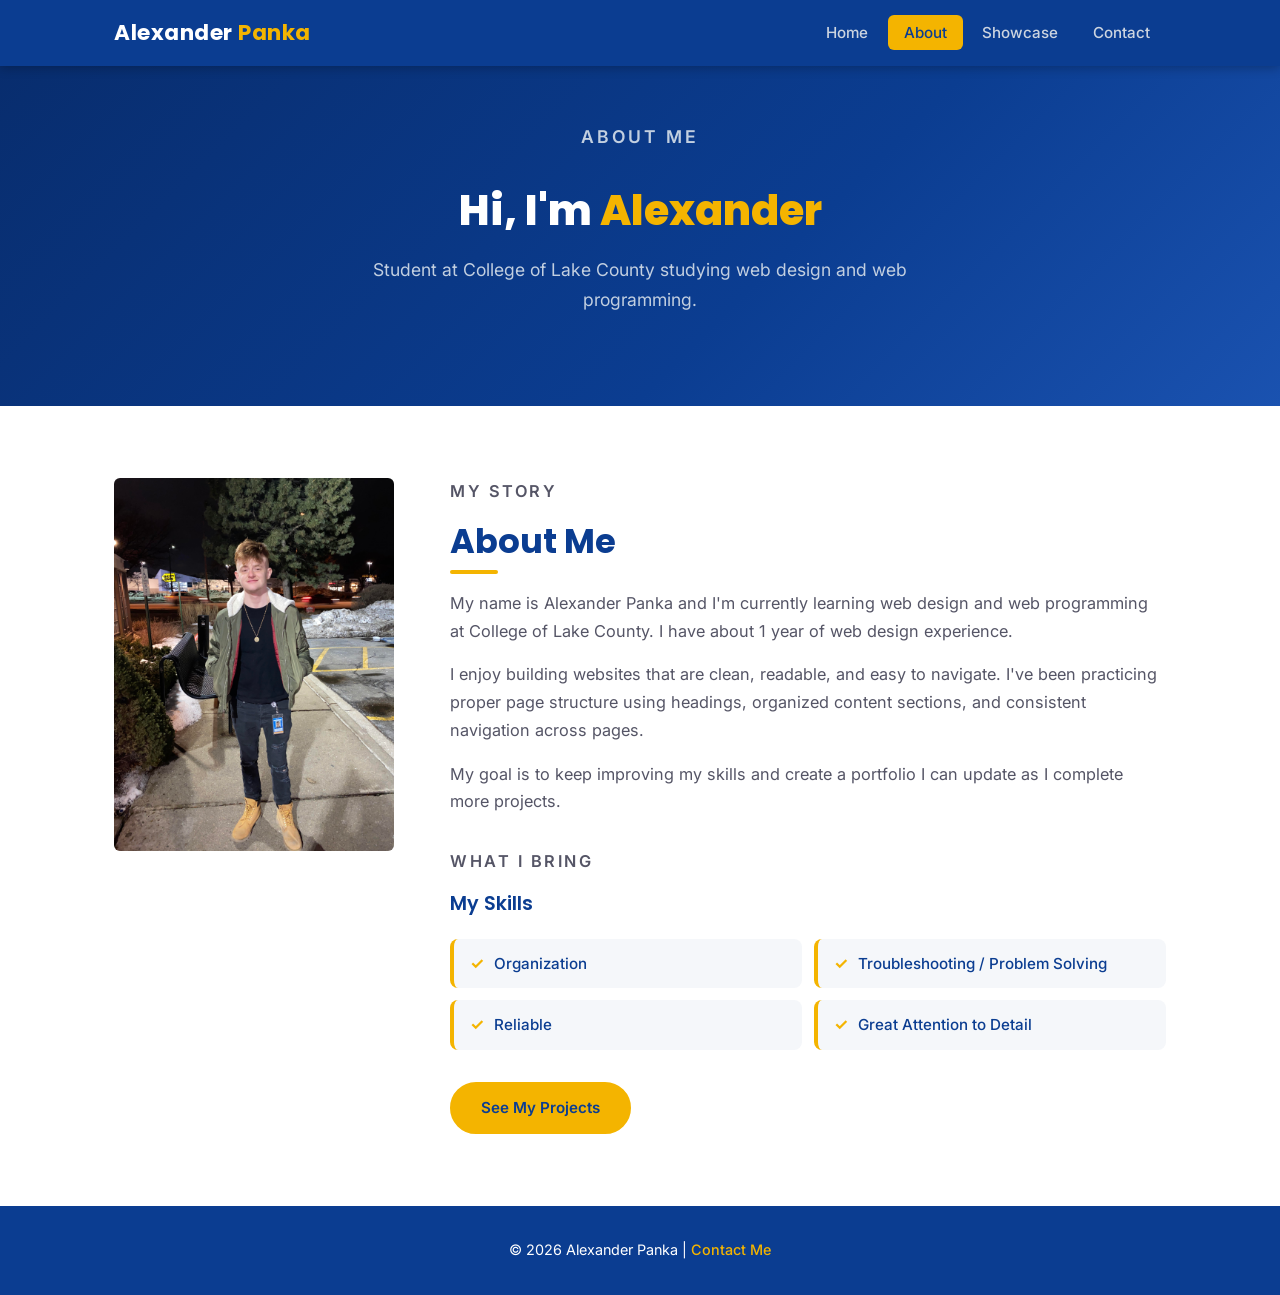
==== about.html @ 967ff5fb "Add files via upload" ====
<!DOCTYPE html>
<html lang="en">
<head>
    <meta charset="UTF-8">
    <meta name="viewport" content="width=device-width, initial-scale=1.0">
    <title>About Me — Alexander Panka</title>
    <link rel="stylesheet" href="css/style.css">
    <link rel="stylesheet" href="css/layout.css">
</head>
<body>

    <!-- ===== HEADER ===== -->
    <header>
        <div class="header-inner">
            <div class="logo">Alexander&nbsp;<span>Panka</span></div>
            <nav>
                <ul>
                    <li><a href="index.html">Home</a></li>
                    <li><a href="about.html" class="active">About</a></li>
                    <li><a href="showcase.html">Showcase</a></li>
                    <li><a href="contact.html">Contact</a></li>
                </ul>
            </nav>
        </div>
    </header>

    <!-- ===== PAGE HERO ===== -->
    <section class="hero" style="padding: 3.5rem 1.5rem;">
        <div class="hero-inner">
            <p class="hero-label">About Me</p>
            <h1 style="font-size: clamp(1.8rem, 4vw, 2.6rem);">Hi, I'm <span>Alexander</span></h1>
            <p>Student at College of Lake County studying web design and web programming.</p>
        </div>
    </section>

    <!-- ===== ABOUT CONTENT ===== -->
    <section>
        <div class="container">
            <div class="about-grid">

                <!-- Photo -->
				<div class="about-photo">
					<img src="images/me.png" alt="Photo of Alexander Panka">
				</div>
                <!-- Text -->
                <div class="about-text">
                    <p class="section-label">My Story</p>
                    <h2 class="section-title">About Me</h2>

                    <p>My name is Alexander Panka and I'm currently learning web design and web programming at College of Lake County. I have about 1 year of web design experience.</p>

                    <p>I enjoy building websites that are clean, readable, and easy to navigate. I've been practicing proper page structure using headings, organized content sections, and consistent navigation across pages.</p>

                    <p>My goal is to keep improving my skills and create a portfolio I can update as I complete more projects.</p>

                    <!-- Skills -->
                    <p class="section-label" style="margin-top:2rem;">What I Bring</p>
                    <h3 style="color:var(--navy); font-family:var(--font-head); margin-bottom:1rem;">My Skills</h3>
                    <div class="skills-grid">
                        <div class="skill-item">Organization</div>
                        <div class="skill-item">Troubleshooting / Problem Solving</div>
                        <div class="skill-item">Reliable</div>
                        <div class="skill-item">Great Attention to Detail</div>
                    </div>

                    <div style="margin-top:2rem;">
                        <a href="showcase.html" class="btn btn-primary">See My Projects</a>
                    </div>
                </div>

            </div>
        </div>
    </section>

    <!-- ===== FOOTER ===== -->
    <footer>
        <p>&copy; 2026 Alexander Panka | <a href="contact.html">Contact Me</a></p>
    </footer>

</body>
</html>
---- css/style.css ----
/* =============================================
   Alexander Panka | CIT 174 Portfolio
   ============================================= */

/* ---------- GOOGLE FONTS ---------- */
@import url('https://fonts.googleapis.com/css2?family=Poppins:wght@400;600;700;800&family=Inter:wght@400;500;600&display=swap');

/* ---------- CSS VARIABLES (Phase 1 palette) ---------- */
:root {
    --navy:       #0B3D91;
    --navy-dark:  #082d6e;
    --navy-light: #1a52b0;
    --gold:       #F4B400;
    --gold-dark:  #d9a000;
    --white:      #FFFFFF;
    --charcoal:   #222222;
    --gray-light: #F5F7FA;
    --gray-mid:   #dde2ea;
    --gray-text:  #555566;
    --font-head:  'Poppins', sans-serif;
    --font-body:  'Inter', sans-serif;
    --radius:     10px;
    --shadow:     0 4px 20px rgba(11,61,145,0.12);
    --transition: 0.3s ease;
    --max-width:  1100px;
}

/* ---------- RESET ---------- */
*, *::before, *::after {
    margin: 0;
    padding: 0;
    box-sizing: border-box;
}

html { scroll-behavior: smooth; }

body {
    font-family: var(--font-body);
    color: var(--charcoal);
    background: var(--white);
    line-height: 1.7;
    font-size: 1rem;
}

img { max-width: 100%; display: block; }
a   { text-decoration: none; color: inherit; }
ul  { list-style: none; }

/* ---------- CONTAINER ---------- */
.container {
    max-width: var(--max-width);
    margin: 0 auto;
    padding: 0 1.5rem;
}

/* ---------- HEADER ---------- */
header {
    background: var(--navy);
    position: sticky;
    top: 0;
    z-index: 999;
    box-shadow: 0 2px 10px rgba(0,0,0,0.25);
}

.header-inner {
    display: flex;
    align-items: center;
    justify-content: space-between;
    max-width: var(--max-width);
    margin: 0 auto;
    padding: 0 1.5rem;
    height: 66px;
}

.logo {
    font-family: var(--font-head);
    font-size: 1.35rem;
    font-weight: 700;
    color: var(--white);
    letter-spacing: 0.5px;
}

.logo span {
    color: var(--gold);
}

/* ---------- NAVIGATION ---------- */
nav ul {
    display: flex;
    gap: 0.2rem;
}

nav ul li a {
    font-family: var(--font-body);
    font-weight: 500;
    font-size: 0.95rem;
    color: #cdd5e0;
    padding: 0.5rem 1rem;
    border-radius: 6px;
    transition: background var(--transition), color var(--transition);
}

nav ul li a:hover,
nav ul li a.active {
    background: var(--gold);
    color: var(--navy);
}

/* ---------- FOOTER ---------- */
footer {
    background: var(--navy);
    color: #0B3D91;
    text-align: center;
    padding: 2rem 1rem;
    font-size: 0.9rem;
    font-family: var(--font-body);
}

footer a {
    color: var(--gold);
    font-weight: 500;
}
footer a:hover { color: #fff; }

footer p {
    color: #FFFFFF;
    margin-bottom: 0;
}

/* ---------- TYPOGRAPHY ---------- */
h1, h2, h3, h4 {
    font-family: var(--font-head);
    line-height: 1.2;
    color: var(--navy);
}

h1 { font-size: clamp(1.9rem, 4vw, 2.8rem); font-weight: 800; }
h2 { font-size: clamp(1.5rem, 3vw, 2rem);   font-weight: 700; }
h3 { font-size: 1.2rem; font-weight: 600; }

p  { color: var(--gray-text); margin-bottom: 1rem; }

/* ---------- SECTION UTILITY ---------- */
section { padding: 4.5rem 0; }

.section-label {
    font-family: var(--font-body);
    font-size: 0.8rem;
    font-weight: 600;
    letter-spacing: 2.5px;
    text-transform: uppercase;
    color: var(--gold);
    margin-bottom: 0.5rem;
}

.section-title {
    font-family: var(--font-head);
    font-size: clamp(1.6rem, 3vw, 2.1rem);
    color: var(--navy);
    margin-bottom: 0.6rem;
}

.section-title::after {
    content: '';
    display: block;
    width: 48px;
    height: 4px;
    background: var(--gold);
    border-radius: 2px;
    margin-top: 0.5rem;
}

.section-subtitle {
    color: var(--gray-text);
    font-size: 1.05rem;
    margin-bottom: 2.5rem;
    max-width: 600px;
}

/* ---------- BUTTONS ---------- */
.btn {
    display: inline-block;
    padding: 0.7rem 1.8rem;
    border-radius: 50px;
    font-family: var(--font-body);
    font-weight: 600;
    font-size: 0.95rem;
    cursor: pointer;
    border: 2px solid transparent;
    transition: transform var(--transition), box-shadow var(--transition), background var(--transition), color var(--transition);
}

.btn:hover {
    transform: translateY(-2px);
    box-shadow: 0 6px 18px rgba(11,61,145,0.25);
}

.btn-primary {
    background: var(--gold);
    color: var(--navy);
    border-color: var(--gold);
}
.btn-primary:hover {
    background: var(--gold-dark);
    border-color: var(--gold-dark);
}

.btn-outline {
    background: transparent;
    color: var(--white);
    border-color: var(--white);
}
.btn-outline:hover {
    background: var(--white);
    color: var(--navy);
}

/* ---------- CARD ---------- */
.card {
    background: var(--white);
    border-radius: var(--radius);
    box-shadow: var(--shadow);
    overflow: hidden;
    transition: transform var(--transition), box-shadow var(--transition);
}

.card:hover {
    transform: translateY(-5px);
    box-shadow: 0 12px 32px rgba(11,61,145,0.18);
}

/* ---------- GRAY BG SECTION ---------- */
.bg-gray { background: var(--gray-light); }

/* ---------- TAG / BADGE ---------- */
.badge {
    display: inline-block;
    background: rgba(11,61,145,0.08);
    color: var(--navy);
    border-radius: 50px;
    padding: 0.25rem 0.85rem;
    font-size: 0.82rem;
    font-weight: 600;
    font-family: var(--font-body);
    margin: 0.2rem;
}
---- css/layout.css ----
/* =============================================
   Alexander Panka | CIT 174 Portfolio
   ============================================= */

/* ========== HOME — HERO ========== */
.hero {
    background: linear-gradient(135deg, var(--navy-dark) 0%, var(--navy) 60%, var(--navy-light) 100%);
    color: var(--white);
    padding: 6rem 1.5rem 5rem;
    text-align: center;
}

.hero-inner {
    max-width: 740px;
    margin: 0 auto;
}

.hero-label {
    font-family: var(--font-body);
    font-size: 0.85rem;
    font-weight: 600;
    letter-spacing: 3px;
    text-transform: uppercase;
    color: var(--gold);
    margin-bottom: 1rem;
}

.hero h1 {
    font-family: var(--font-head);
    font-size: clamp(2rem, 5vw, 3.2rem);
    font-weight: 800;
    color: var(--white);
    line-height: 1.15;
    margin-bottom: 1.25rem;
}

.hero h1 span {
    color: var(--gold);
}

.hero p {
    font-size: 1.1rem;
    color: #c2cfe0;
    max-width: 580px;
    margin: 0 auto 2.2rem;
}

.hero-buttons {
    display: flex;
    gap: 1rem;
    justify-content: center;
    flex-wrap: wrap;
}

/* ========== HOME — QUICK SECTIONS ========== */
.quick-sections {
    display: grid;
    grid-template-columns: repeat(3, 1fr);
    gap: 1.5rem;
    margin-top: -2.5rem;
    position: relative;
    z-index: 2;
    padding: 0 1.5rem;
    max-width: var(--max-width);
    margin-left: auto;
    margin-right: auto;
}

.quick-card {
    background: var(--white);
    border-radius: var(--radius);
    padding: 1.8rem 1.5rem;
    box-shadow: var(--shadow);
    text-align: center;
    border-top: 4px solid var(--gold);
}

.quick-card .icon {
    font-size: 2rem;
    margin-bottom: 0.75rem;
}

.quick-card h3 {
    font-family: var(--font-head);
    color: var(--navy);
    font-size: 1.05rem;
    margin-bottom: 0.5rem;
}

.quick-card p {
    font-size: 0.9rem;
    color: var(--gray-text);
    margin: 0;
}

/* ========== ABOUT ========== */
.about-grid {
    display: grid;
    grid-template-columns: 280px 1fr;
    gap: 3.5rem;
    align-items: start;
}

.about-photo {
    width: 100%;
    aspect-ratio: 3/4;
    border-radius: var(--radius);
}

.about-photo img {
    width: 100%;
    height: 100%;
    object-fit: cover;
    border-radius: calc(var(--radius) - 4px);
}

.about-text h2 {
    color: var(--navy);
    margin-bottom: 1rem;
}

.about-text p {
    color: var(--gray-text);
    margin-bottom: 1rem;
    font-size: 1.02rem;
}

.skills-grid {
    display: grid;
    grid-template-columns: repeat(2, 1fr);
    gap: 0.75rem;
    margin-top: 1.5rem;
}

.skill-item {
    display: flex;
    align-items: center;
    gap: 0.6rem;
    background: var(--gray-light);
    border-radius: 8px;
    padding: 0.7rem 1rem;
    font-family: var(--font-body);
    font-weight: 500;
    font-size: 0.95rem;
    color: var(--navy);
    border-left: 4px solid var(--gold);
}

.skill-item::before {
    content: '✓';
    font-weight: 700;
    color: var(--gold);
    font-size: 1rem;
}

/* ========== SHOWCASE ========== */
.showcase-grid {
    display: grid;
    grid-template-columns: repeat(auto-fit, minmax(300px, 1fr));
    gap: 2rem;
}

.project-card {
    background: var(--white);
    border-radius: var(--radius);
    box-shadow: var(--shadow);
    overflow: hidden;
    transition: transform var(--transition), box-shadow var(--transition);
}

.project-card:hover {
    transform: translateY(-6px);
    box-shadow: 0 16px 40px rgba(11,61,145,0.2);
}

.project-thumb {
    width: 100%;
    height: 200px;
    background: linear-gradient(135deg, var(--navy) 0%, var(--navy-light) 100%);
    display: flex;
    align-items: center;
    justify-content: center;
    font-size: 3.5rem;
    position: relative;
    overflow: hidden;
}

.project-thumb img {
    width: 100%;
    height: 100%;
    object-fit: cover;
}

.project-thumb .thumb-label {
    position: absolute;
    bottom: 0;
    left: 0;
    right: 0;
    background: linear-gradient(transparent, rgba(11,61,145,0.85));
    color: var(--white);
    font-family: var(--font-head);
    font-size: 0.8rem;
    font-weight: 600;
    padding: 1rem 1rem 0.6rem;
    text-transform: uppercase;
    letter-spacing: 1px;
}

.project-body {
    padding: 1.5rem;
}

.project-body h3 {
    font-family: var(--font-head);
    color: var(--navy);
    font-size: 1.1rem;
    margin-bottom: 0.5rem;
}

.project-body p {
    font-size: 0.95rem;
    color: var(--gray-text);
    margin-bottom: 1.2rem;
}

.project-tags {
    display: flex;
    flex-wrap: wrap;
    gap: 0.4rem;
}

/* ========== CONTACT ========== */
.contact-wrapper {
    display: grid;
    grid-template-columns: 1fr 1.6fr;
    gap: 3rem;
    align-items: start;
}

.contact-info h2 {
    color: var(--navy);
    margin-bottom: 1rem;
}

.contact-info p {
    color: var(--gray-text);
    margin-bottom: 1.5rem;
}

.contact-detail {
    display: flex;
    align-items: center;
    gap: 0.75rem;
    margin-bottom: 1rem;
    font-family: var(--font-body);
    font-size: 0.95rem;
    color: var(--charcoal);
}

.contact-detail .icon {
    width: 42px;
    height: 42px;
    background: var(--navy);
    border-radius: 50%;
    display: flex;
    align-items: center;
    justify-content: center;
    font-size: 1.1rem;
    flex-shrink: 0;
}

/* ========== CONTACT FORM ========== */
.contact-form {
    background: var(--white);
    border-radius: var(--radius);
    padding: 2.5rem;
    box-shadow: var(--shadow);
    border-top: 5px solid var(--gold);
}

.form-group {
    margin-bottom: 1.4rem;
}

.form-group label {
    display: block;
    font-family: var(--font-body);
    font-weight: 600;
    font-size: 0.9rem;
    color: var(--navy);
    margin-bottom: 0.4rem;
}

.form-group input,
.form-group textarea {
    width: 100%;
    padding: 0.75rem 1rem;
    border: 2px solid var(--gray-mid);
    border-radius: 8px;
    font-family: var(--font-body);
    font-size: 0.95rem;
    color: var(--charcoal);
    background: var(--white);
    transition: border-color var(--transition), box-shadow var(--transition);
    outline: none;
}

.form-group input:focus,
.form-group textarea:focus {
    border-color: var(--navy);
    box-shadow: 0 0 0 3px rgba(11,61,145,0.12);
}

.form-group textarea {
    resize: vertical;
    min-height: 140px;
}

.btn-submit {
    width: 100%;
    background: var(--navy);
    color: var(--white);
    border: none;
    padding: 0.85rem;
    border-radius: 8px;
    font-family: var(--font-head);
    font-size: 1rem;
    font-weight: 600;
    cursor: pointer;
    transition: background var(--transition), transform var(--transition);
    letter-spacing: 0.5px;
}

.btn-submit:hover {
    background: var(--navy-dark);
    transform: translateY(-2px);
}

/* ========== RESPONSIVE ========== */
@media (max-width: 768px) {
    .quick-sections        { grid-template-columns: 1fr; margin-top: 1.5rem; }
    .about-grid            { grid-template-columns: 1fr; }
    .about-photo           { max-width: 220px; margin: 0 auto; }
    .skills-grid           { grid-template-columns: 1fr; }
    .contact-wrapper       { grid-template-columns: 1fr; }
    .contact-form          { padding: 1.5rem; }
    nav ul li a            { padding: 0.4rem 0.65rem; font-size: 0.88rem; }
}

@media (max-width: 480px) {
    .hero { padding: 4rem 1rem 3rem; }
    .hero-buttons { flex-direction: column; align-items: center; }
    .showcase-grid { grid-template-columns: 1fr; }
}
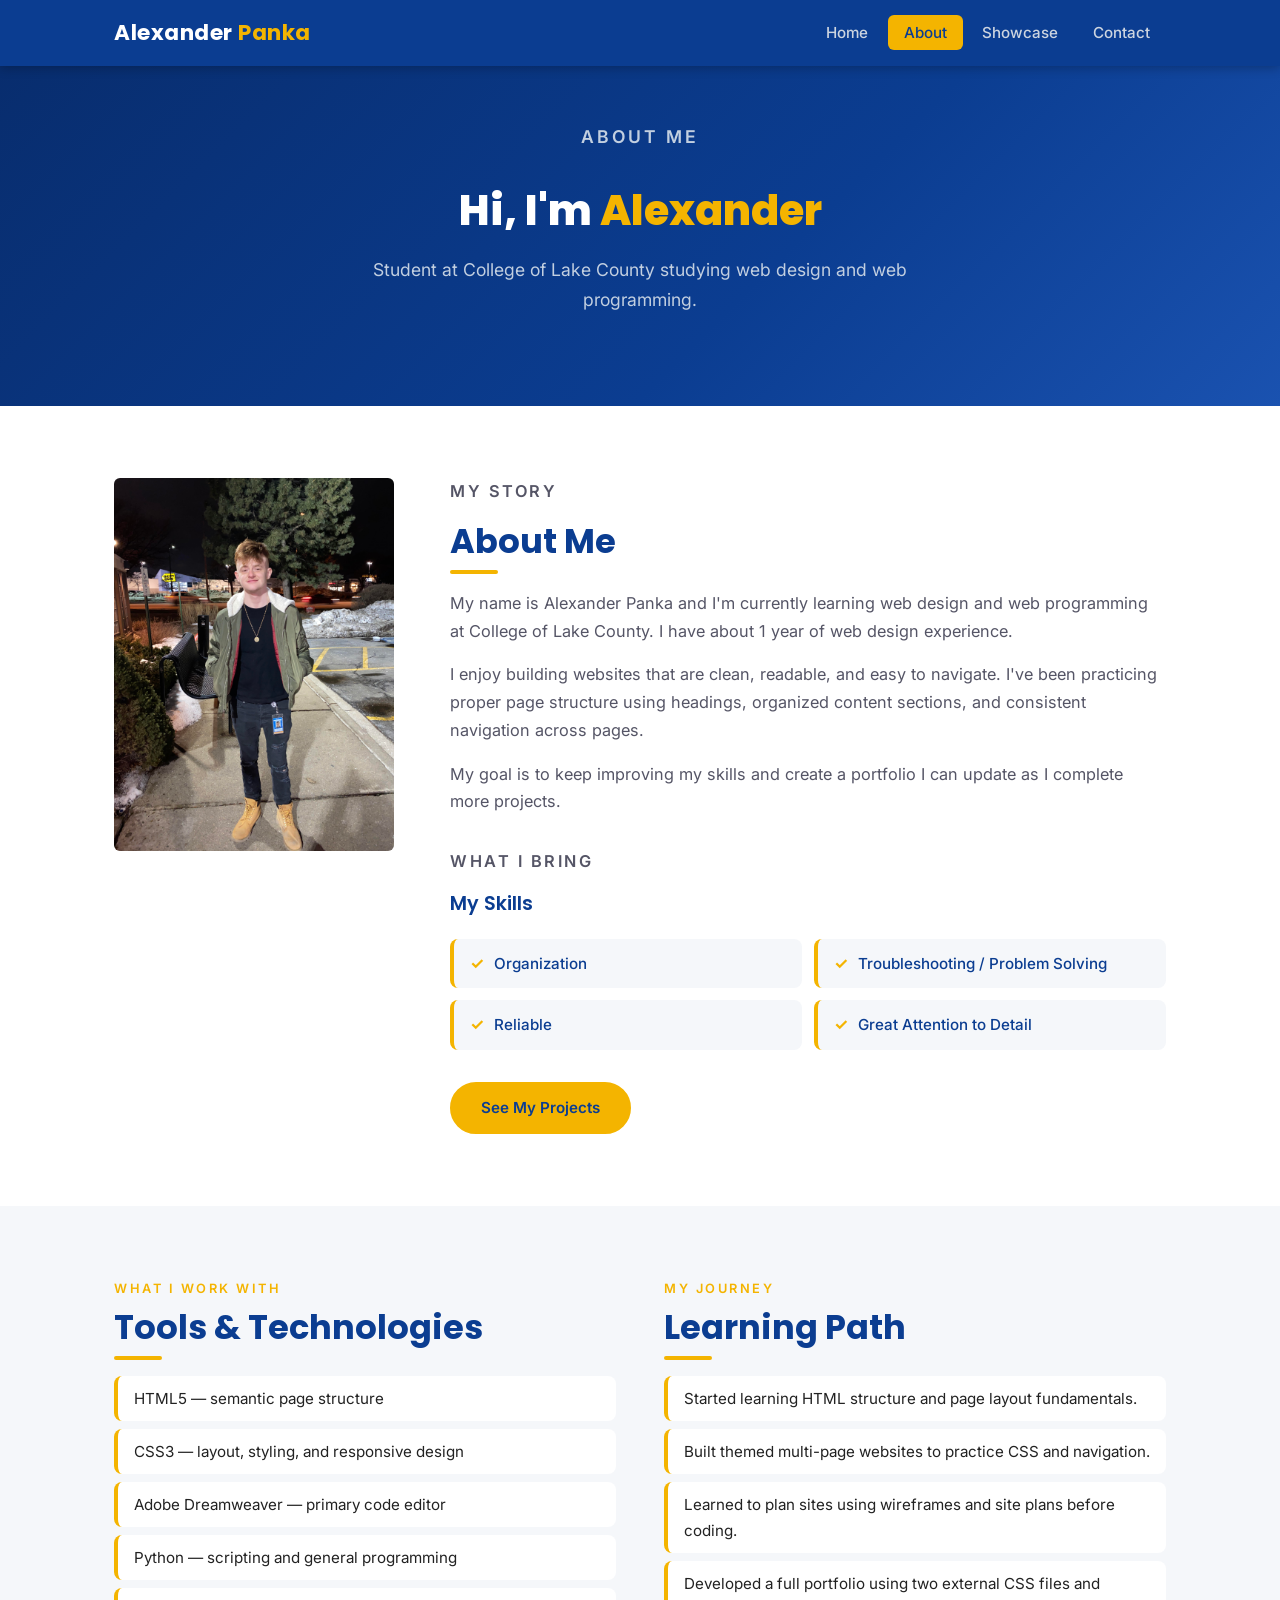
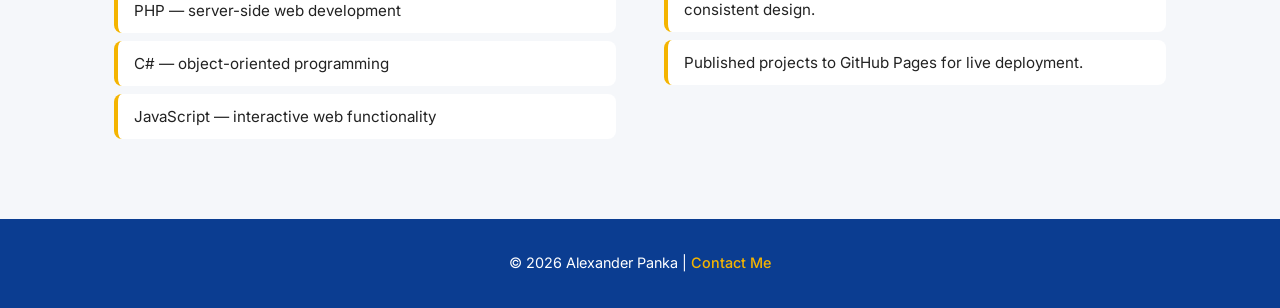
==== commit c2a5a343: "Add files via upload" ====
--- a/about.html
+++ b/about.html
@@ -23,6 +23,9 @@
             </nav>
         </div>
     </header>
+
+    <!-- ===== MAIN ===== -->
+    <main>
 
     <!-- ===== PAGE HERO ===== -->
     <section class="hero" style="padding: 3.5rem 1.5rem;">
@@ -72,6 +75,43 @@
         </div>
     </section>
 
+    <!-- ===== TOOLS & LEARNING ===== -->
+    <section class="bg-gray">
+        <div class="container">
+            <div style="display:grid; grid-template-columns: 1fr 1fr; gap: 3rem;">
+
+                <div>
+                    <p class="section-label">What I Work With</p>
+                    <h2 class="section-title">Tools &amp; Technologies</h2>
+                    <ul class="about-list">
+                        <li>HTML5 — semantic page structure</li>
+                        <li>CSS3 — layout, styling, and responsive design</li>
+                        <li>Adobe Dreamweaver — primary code editor</li>
+						<li>Python — scripting and general programming</li>
+						<li>PHP — server-side web development</li>
+						<li>C# — object-oriented programming</li>
+						<li>JavaScript — interactive web functionality</li>
+                    </ul>
+                </div>
+
+                <div>
+                    <p class="section-label">My Journey</p>
+                    <h2 class="section-title">Learning Path</h2>
+                    <ol class="about-list">
+                        <li>Started learning HTML structure and page layout fundamentals.</li>
+                        <li>Built themed multi-page websites to practice CSS and navigation.</li>
+                        <li>Learned to plan sites using wireframes and site plans before coding.</li>
+                        <li>Developed a full portfolio using two external CSS files and consistent design.</li>
+                        <li>Published projects to GitHub Pages for live deployment.</li>
+                    </ol>
+                </div>
+
+            </div>
+        </div>
+    </section>
+
+    </main>
+
     <!-- ===== FOOTER ===== -->
     <footer>
         <p>&copy; 2026 Alexander Panka | <a href="contact.html">Contact Me</a></p>
--- a/css/style.css
+++ b/css/style.css
@@ -232,6 +232,64 @@
 /* ---------- GRAY BG SECTION ---------- */
 .bg-gray { background: var(--gray-light); }
 
+/* ---------- LISTS ---------- */
+.about-list {
+    list-style: none;
+    padding: 0;
+    margin-top: 1rem;
+}
+
+.about-list li {
+    padding: 0.6rem 0.8rem 0.6rem 1rem;
+    margin-bottom: 0.5rem;
+    background: var(--white);
+    border-radius: 8px;
+    border-left: 4px solid var(--gold);
+    color: var(--charcoal);
+    font-family: var(--font-body);
+    font-size: 0.95rem;
+    counter-increment: ol-counter;
+}
+
+.process-list {
+    list-style: none;
+    padding: 0;
+    margin-top: 1rem;
+    counter-reset: ol-counter;
+}
+
+.process-list li {
+    padding: 0.75rem 1rem 0.75rem 3.5rem;
+    margin-bottom: 0.75rem;
+    background: var(--white);
+    border-radius: 8px;
+    box-shadow: var(--shadow);
+    color: var(--charcoal);
+    font-family: var(--font-body);
+    font-size: 0.95rem;
+    position: relative;
+    counter-increment: ol-counter;
+}
+
+.process-list li::before {
+    content: counter(ol-counter);
+    position: absolute;
+    left: 1rem;
+    top: 50%;
+    transform: translateY(-50%);
+    background: var(--navy);
+    color: var(--white);
+    width: 1.8rem;
+    height: 1.8rem;
+    border-radius: 50%;
+    display: flex;
+    align-items: center;
+    justify-content: center;
+    font-family: var(--font-head);
+    font-weight: 700;
+    font-size: 0.85rem;
+}
+
 /* ---------- TAG / BADGE ---------- */
 .badge {
     display: inline-block;
--- a/css/layout.css
+++ b/css/layout.css
@@ -345,6 +345,7 @@
     .contact-wrapper       { grid-template-columns: 1fr; }
     .contact-form          { padding: 1.5rem; }
     nav ul li a            { padding: 0.4rem 0.65rem; font-size: 0.88rem; }
+    .about-tools-grid      { grid-template-columns: 1fr !important; }
 }
 
 @media (max-width: 480px) {
